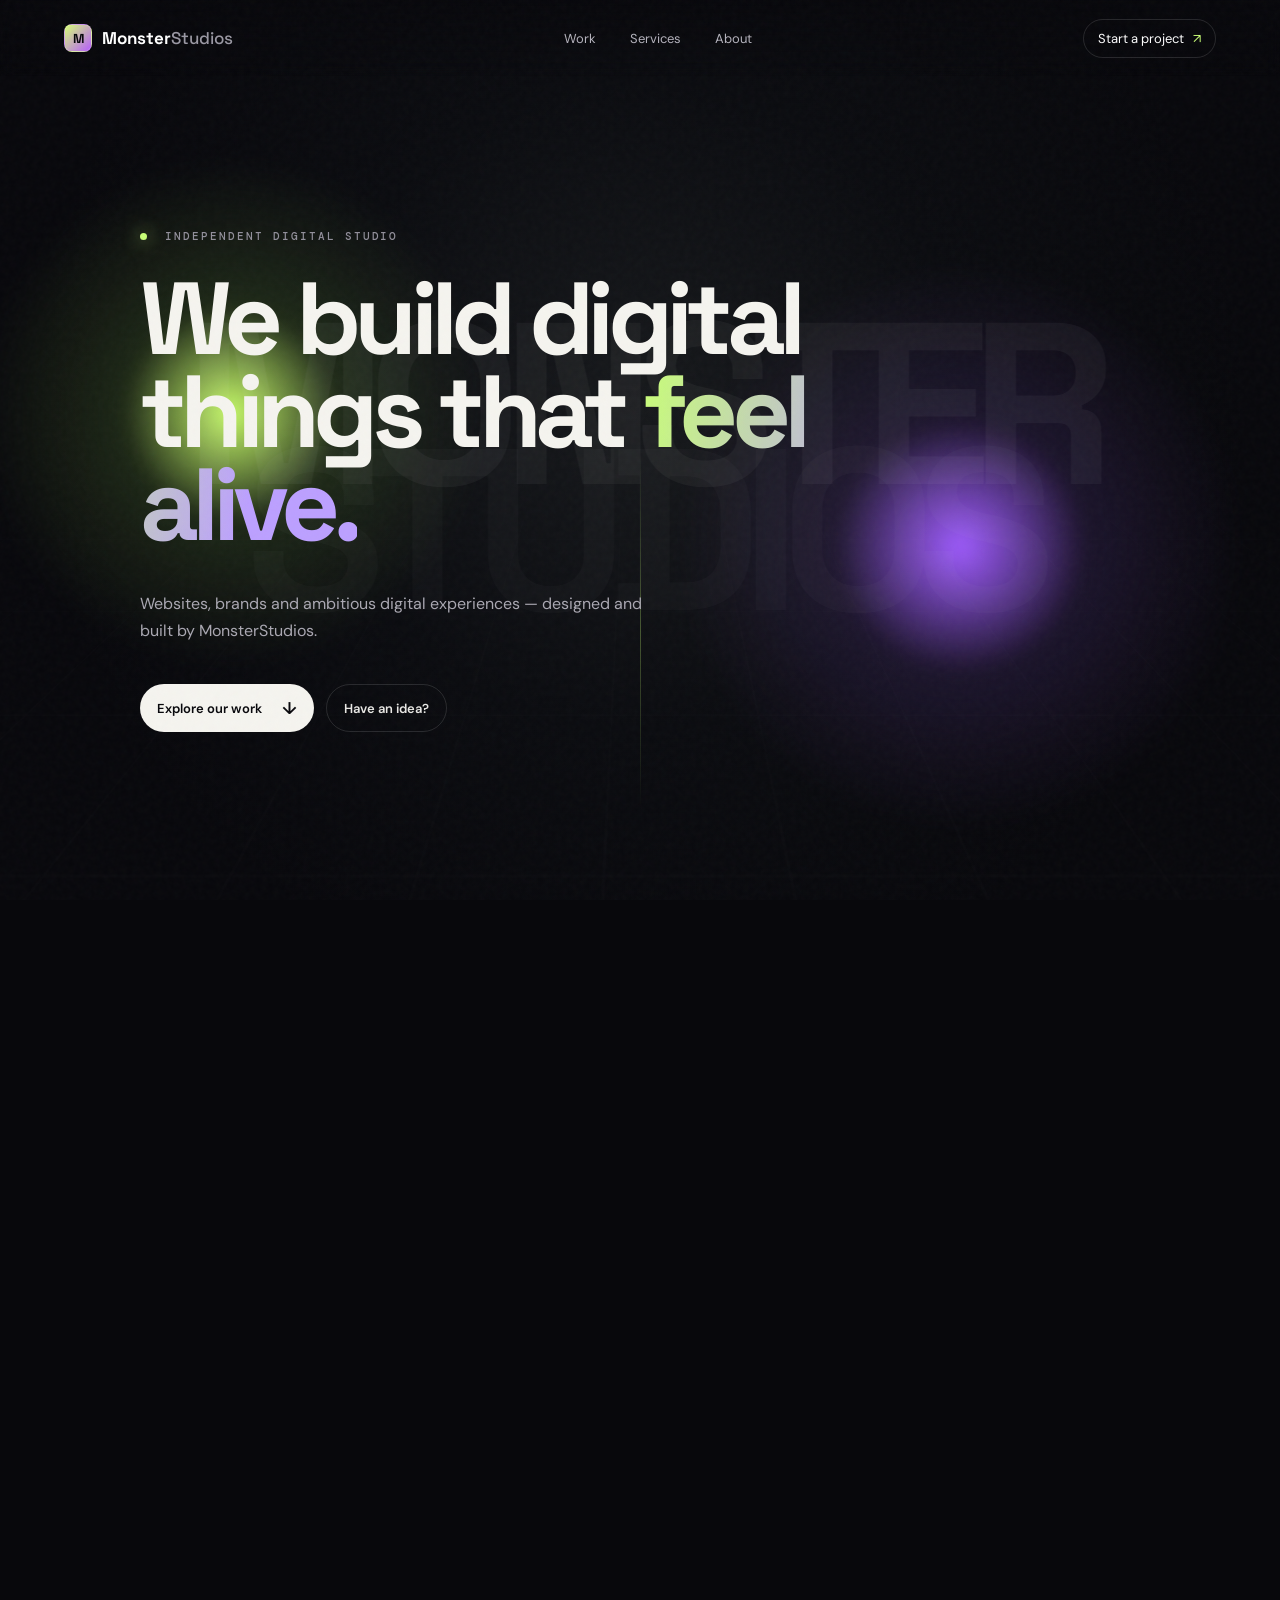
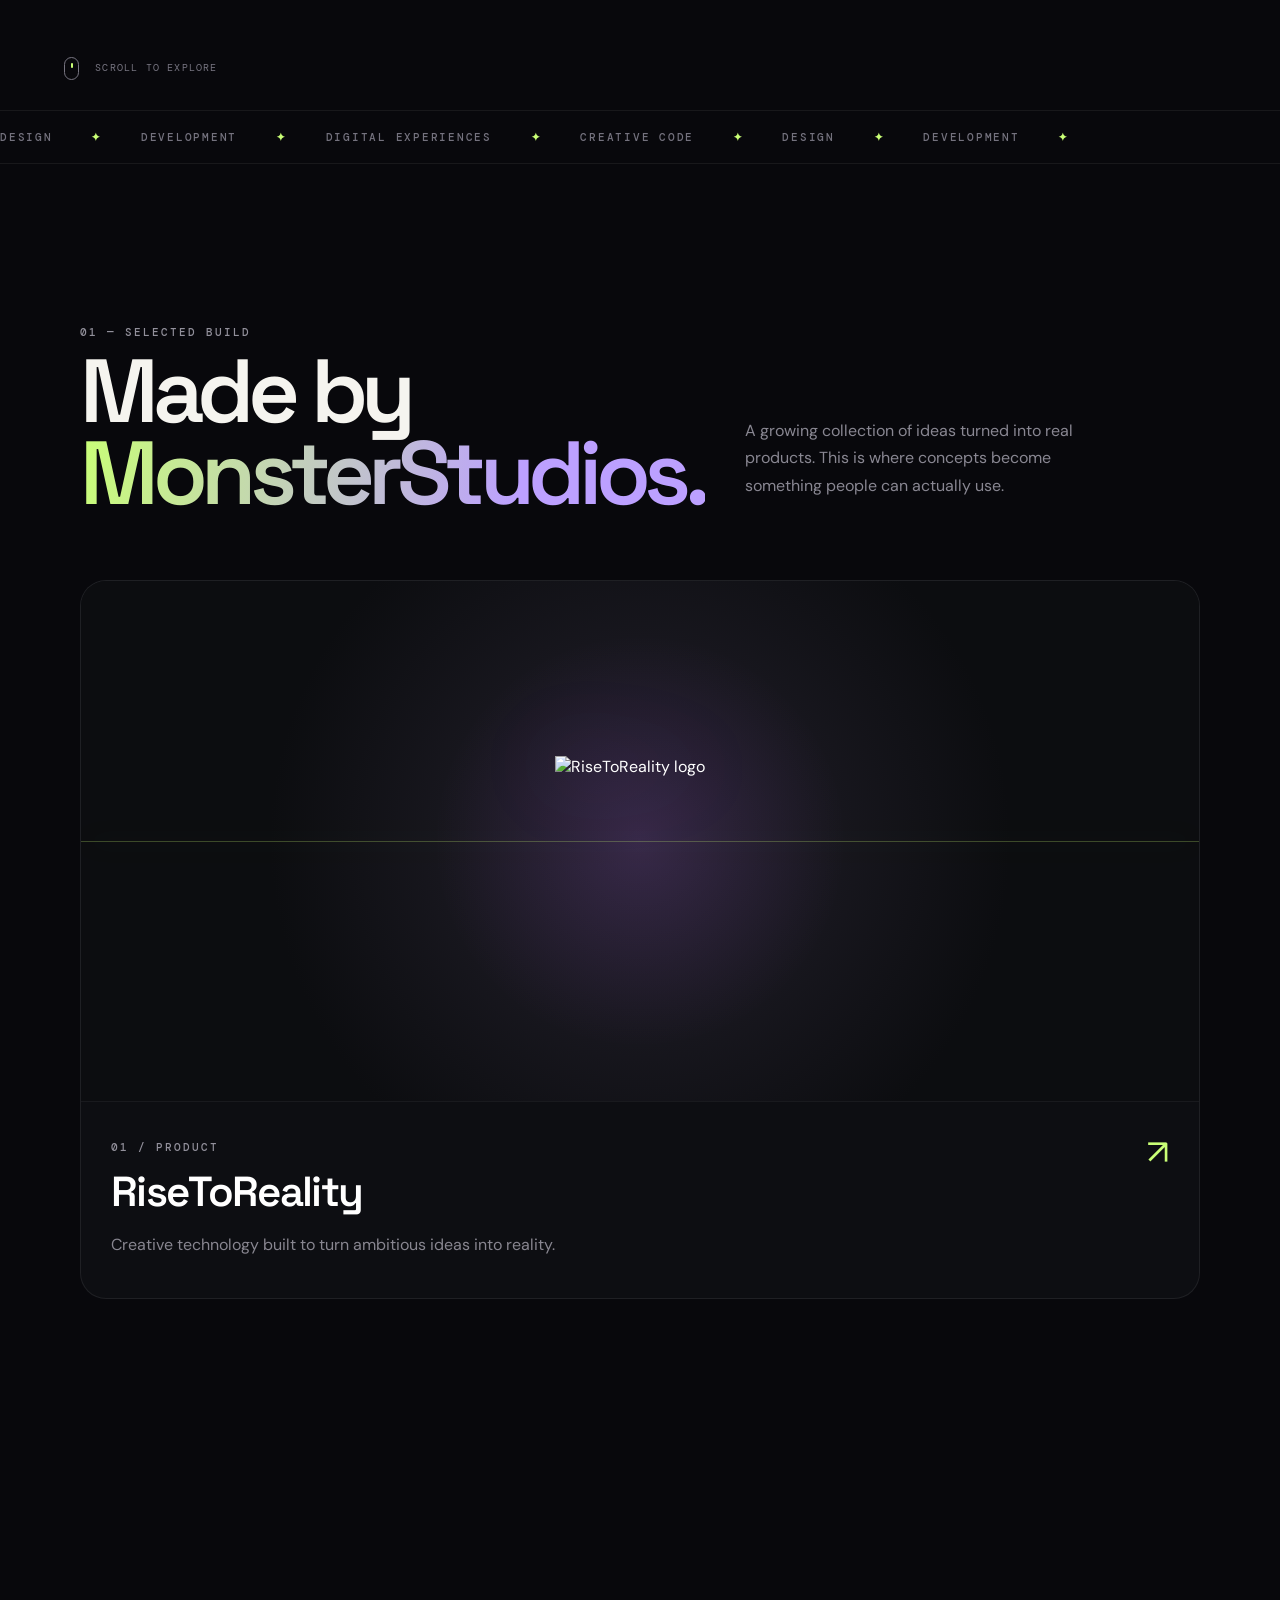
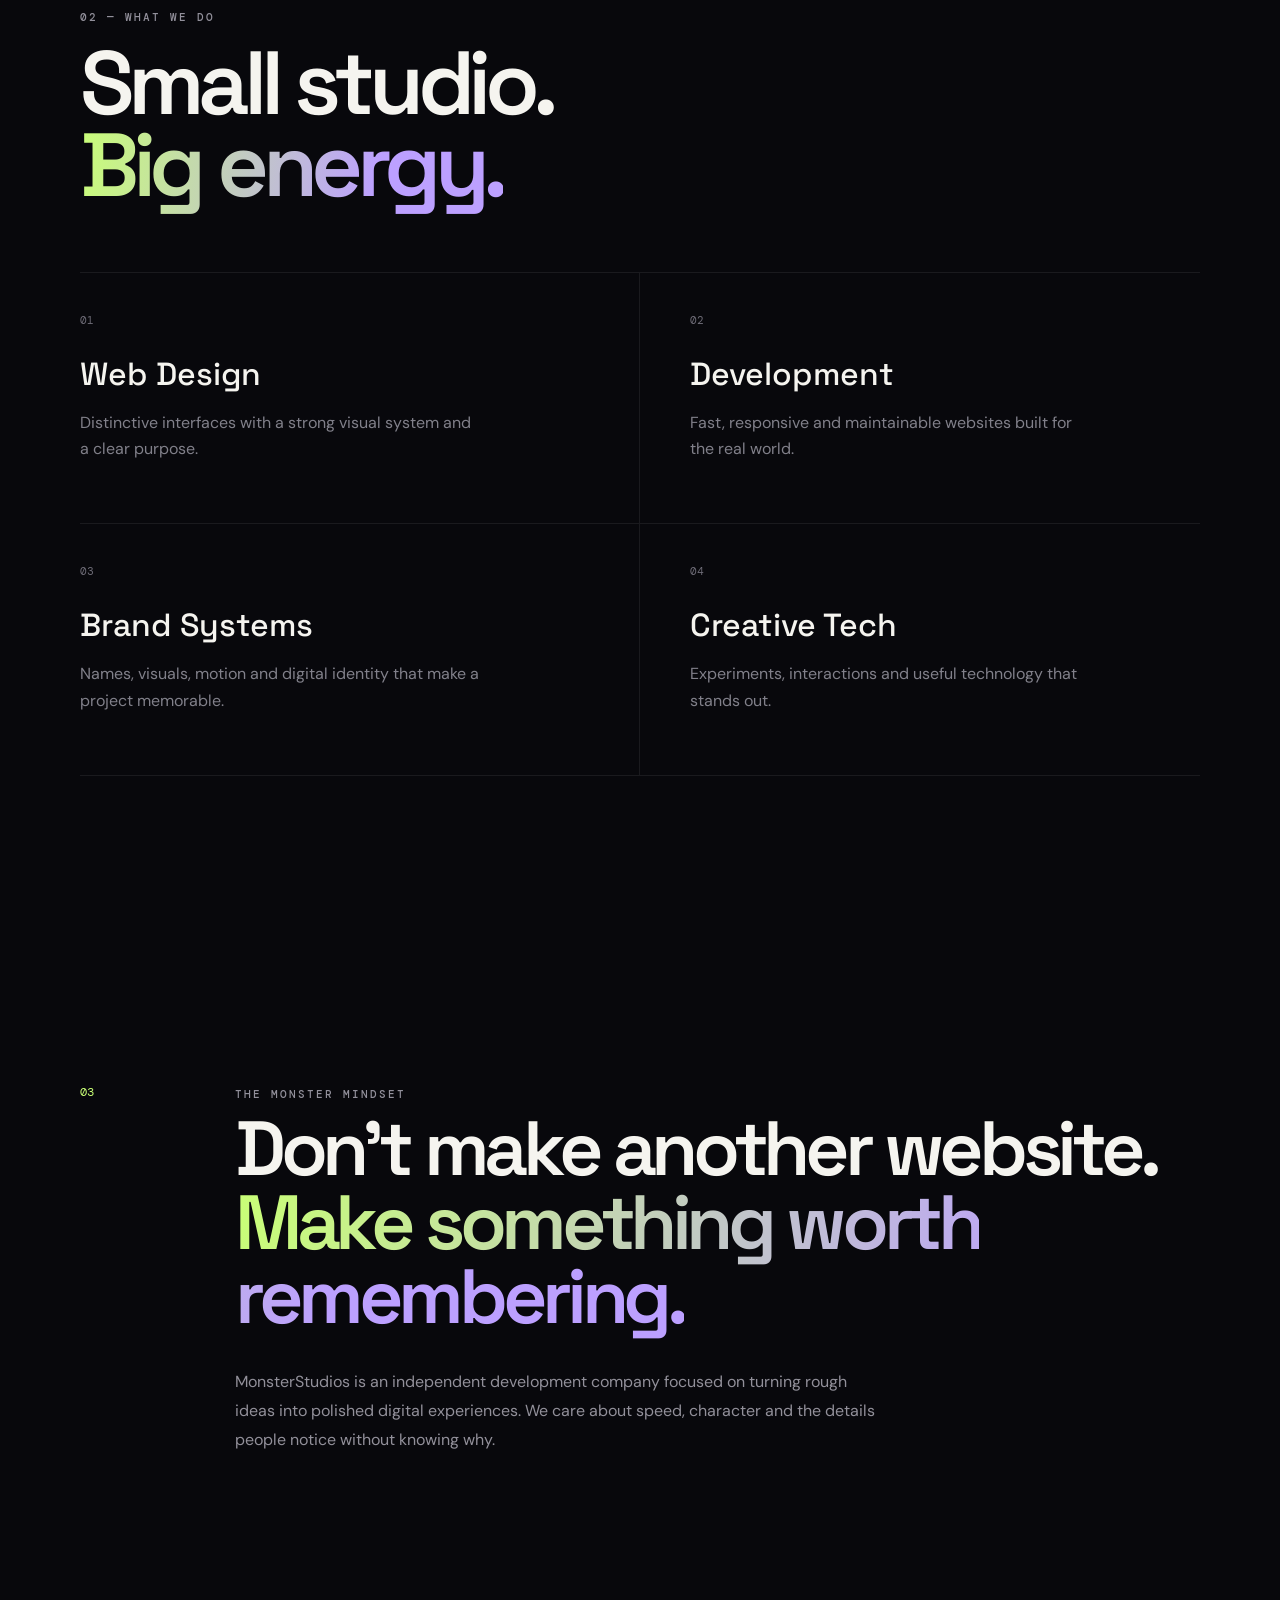
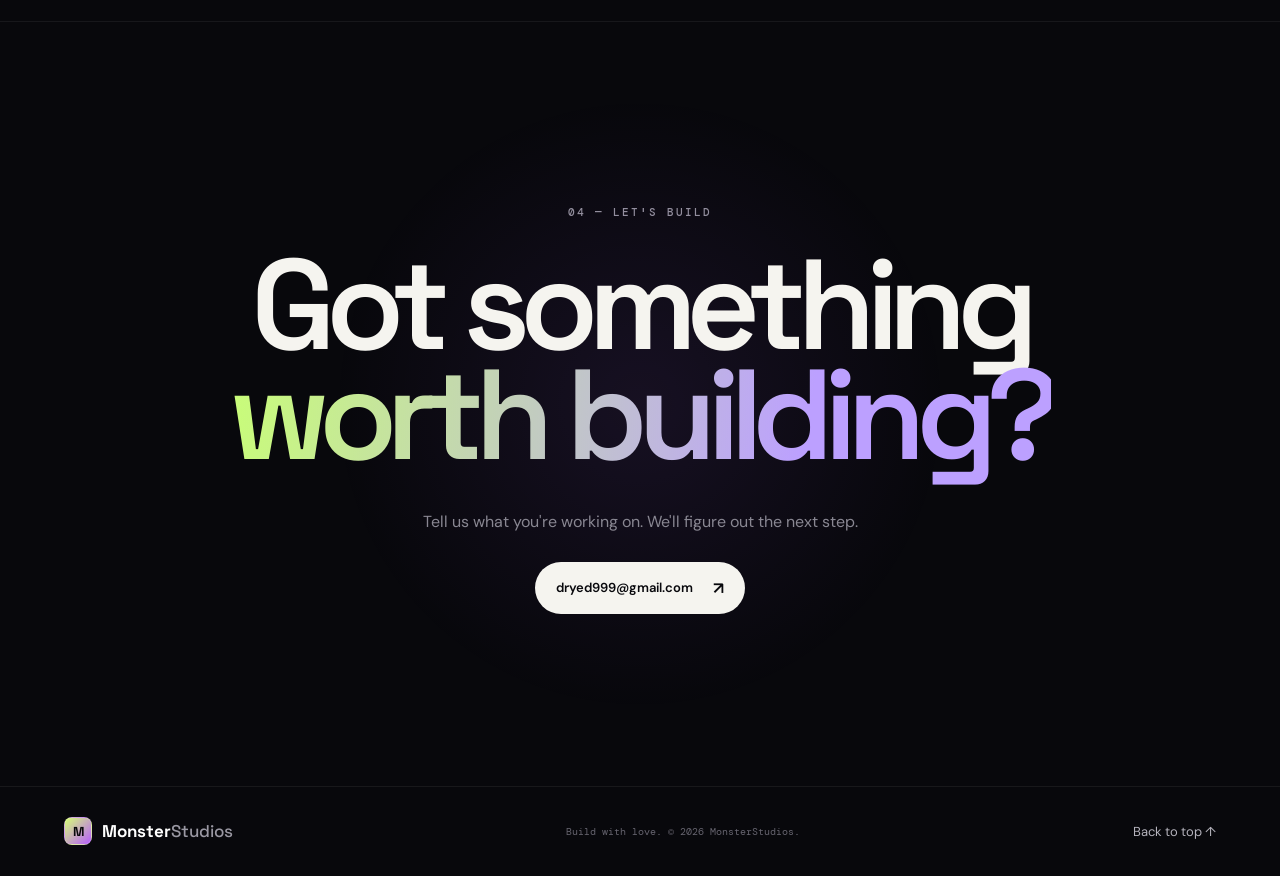
==== index.html @ 59e6057b "Create index.html" ====
<!DOCTYPE html>
<html lang="en">
<head>
  <meta charset="UTF-8">
  <meta name="viewport" content="width=device-width, initial-scale=1.0">

  <meta name="description"
        content="MonsterStudios builds bold websites, digital experiences and creative products.">

  <title>MonsterStudios</title>

  <link rel="preconnect" href="https://fonts.googleapis.com">
  <link rel="preconnect" href="https://fonts.gstatic.com" crossorigin>

  <link href="https://fonts.googleapis.com/css2?family=DM+Mono:wght@400;500&family=DM+Sans:wght@400;500;600;700&family=Space+Grotesk:wght@500;600;700&display=swap"
        rel="stylesheet">

  <link rel="stylesheet" href="style.css">
</head>

<body>

<div class="noise"></div>

<!-- NAVIGATION -->
<header class="nav">

  <a href="#top" class="brand">
    <span class="brand-mark">M</span>

    <span>
      Monster<span>Studios</span>
    </span>
  </a>

  <nav>
    <a href="#work">Work</a>
    <a href="#services">Services</a>
    <a href="#about">About</a>
  </nav>

  <a href="#contact" class="nav-cta">
    Start a project <span>↗</span>
  </a>

</header>


<main id="top">

  <!-- HERO -->
  <section class="hero">

    <div class="hero-stage">

      <div class="orb orb-a"></div>
      <div class="orb orb-b"></div>

      <div class="grid-glow"></div>

      <div class="hero-word">
        MONSTER
      </div>

      <div class="hero-word hero-word-2">
        STUDIOS
      </div>

      <div class="hero-line"></div>

    </div>


    <div class="hero-copy">

      <p class="eyebrow">
        <span></span>
        INDEPENDENT DIGITAL STUDIO
      </p>

      <h1>
        We build digital things that
        <em>feel alive.</em>
      </h1>

      <p class="lede">
        Websites, brands and ambitious digital experiences —
        designed and built by MonsterStudios.
      </p>


      <div class="hero-actions">

        <a href="#work" class="button button-primary">
          Explore our work
          <span>↓</span>
        </a>

        <a href="#contact" class="button button-ghost">
          Have an idea?
        </a>

      </div>

    </div>


    <div class="scroll-hint">

      <span class="mouse"></span>

      Scroll to explore

    </div>

  </section>


  <!-- MARQUEE -->
  <section class="marquee">

    <div>

      DESIGN
      <b>✦</b>

      DEVELOPMENT
      <b>✦</b>

      DIGITAL EXPERIENCES
      <b>✦</b>

      CREATIVE CODE
      <b>✦</b>

      DESIGN
      <b>✦</b>

      DEVELOPMENT
      <b>✦</b>

    </div>

  </section>


  <!-- WORK -->
  <section id="work" class="section work">

    <div class="section-head">

      <div>

        <p class="eyebrow">
          01 — SELECTED BUILD
        </p>

        <h2>
          Made by<br>
          <em>MonsterStudios.</em>
        </h2>

      </div>

      <p class="section-intro">

        A growing collection of ideas turned into real products.
        This is where concepts become something people can actually use.

      </p>

    </div>


    <!-- RISE TO REALITY -->

    <a
      class="project-card"
      href="risetoreality"
      target="_blank"
      rel="noopener"
    >

      <div class="project-visual">

        <div class="project-glow"></div>

        <img
          src="assets/risetoreality-logo.png"
          alt="RiseToReality logo"
        >

        <div class="project-scan"></div>

      </div>


      <div class="project-info">

        <div>

          <p class="eyebrow">
            01 / PRODUCT
          </p>

          <h3>
            RiseToReality
          </h3>

          <p>
            Creative technology built to turn ambitious ideas into reality.
          </p>

        </div>

        <span class="project-arrow">
          ↗
        </span>

      </div>

    </a>

  </section>


  <!-- SERVICES -->
  <section id="services" class="section services">

    <div class="section-head compact">

      <p class="eyebrow">
        02 — WHAT WE DO
      </p>

      <h2>
        Small studio.<br>
        <em>Big energy.</em>
      </h2>

    </div>


    <div class="service-grid">

      <article>

        <span>01</span>

        <h3>
          Web Design
        </h3>

        <p>
          Distinctive interfaces with a strong visual system
          and a clear purpose.
        </p>

      </article>


      <article>

        <span>02</span>

        <h3>
          Development
        </h3>

        <p>
          Fast, responsive and maintainable websites
          built for the real world.
        </p>

      </article>


      <article>

        <span>03</span>

        <h3>
          Brand Systems
        </h3>

        <p>
          Names, visuals, motion and digital identity
          that make a project memorable.
        </p>

      </article>


      <article>

        <span>04</span>

        <h3>
          Creative Tech
        </h3>

        <p>
          Experiments, interactions and useful technology
          that stands out.
        </p>

      </article>

    </div>

  </section>


  <!-- ABOUT -->
  <section id="about" class="section manifesto">

    <div class="manifesto-number">
      03
    </div>


    <div>

      <p class="eyebrow">
        THE MONSTER MINDSET
      </p>

      <h2>
        Don't make another website.<br>

        <em>
          Make something worth remembering.
        </em>
      </h2>

      <p>
        MonsterStudios is an independent development company
        focused on turning rough ideas into polished digital
        experiences. We care about speed, character and the
        details people notice without knowing why.
      </p>

    </div>

  </section>


  <!-- CONTACT -->
  <section id="contact" class="contact">

    <div class="contact-orb"></div>

    <p class="eyebrow">
      04 — LET'S BUILD
    </p>

    <h2>

      Got something<br>

      <em>
        worth building?
      </em>

    </h2>

    <p>
      Tell us what you're working on.
      We'll figure out the next step.
    </p>


    <!-- CHANGE THIS EMAIL -->
    <a
      class="button button-primary large"
      href="mailto:dryed999@gmail.com"
    >

      dryed999@gmail.com
       

      <span>↗</span>

    </a>

  </section>

</main>


<!-- FOOTER -->
<footer>

  <div class="brand">

    <span class="brand-mark">
      M
    </span>

    <span>
      Monster<span>Studios</span>
    </span>

  </div>


  <p>
    Build with love. © 2026 MonsterStudios.
  </p>


  <a href="#top">
    Back to top ↑
  </a>

</footer>


<script src="script.js"></script>

</body>
</html>
---- style.css ----
* {
  box-sizing: border-box;
}

html {
  scroll-behavior: smooth;
}

body {
  margin: 0;
  background: #08080c;
  color: #f5f4ef;
  font-family: "DM Sans", sans-serif;
  overflow-x: hidden;
}


/* NOISE */

.noise {
  position: fixed;
  inset: 0;
  pointer-events: none;
  opacity: .035;
  z-index: 50;

  background-image: url("data:image/svg+xml,%3Csvg viewBox='0 0 180 180' xmlns='http://www.w3.org/2000/svg'%3E%3Cfilter id='n'%3E%3CfeTurbulence type='fractalNoise' baseFrequency='.85' numOctaves='4' stitchTiles='stitch'/%3E%3C/filter%3E%3Crect width='100%25' height='100%25' filter='url(%23n)' opacity='.8'/%3E%3C/svg%3E");
}


/* NAV */

.nav {
  height: 76px;

  position: fixed;
  z-index: 40;

  top: 0;
  left: 0;
  right: 0;

  display: flex;
  align-items: center;
  justify-content: space-between;

  padding: 0 5vw;

  background: linear-gradient(
    #08080cdd,
    transparent
  );

  backdrop-filter: blur(8px);
}


.brand {
  display: flex;
  align-items: center;

  gap: 10px;

  color: white;
  text-decoration: none;

  font-family: "Space Grotesk", sans-serif;
  font-weight: 700;

  font-size: 17px;
}


.brand > span:last-child > span {
  color: #9a98a3;
  font-weight: 500;
}


.brand-mark {
  width: 28px;
  height: 28px;

  display: grid;
  place-items: center;

  border: 1px solid #ffffff35;

  border-radius: 8px;

  font-size: 13px;

  background:
    linear-gradient(
      135deg,
      #d7ff75,
      #b65cff
    );

  color: #09090d;
}


.nav nav {
  display: flex;
  gap: 34px;
}


.nav nav a,
.nav-cta,
footer a {
  color: #b5b3bd;
  text-decoration: none;
  font-size: 13px;
}


.nav nav a:hover,
footer a:hover {
  color: white;
}


.nav-cta {
  border: 1px solid #ffffff20;

  padding: 10px 14px;

  border-radius: 999px;

  color: white;
}


.nav-cta span {
  color: #c9ff76;
  margin-left: 6px;
}


/* HERO */

.hero {
  height: 190vh;
  position: relative;
}


.hero-stage {
  position: sticky;
  top: 0;

  height: 100vh;

  overflow: hidden;

  background:
    radial-gradient(
      circle at 50% 45%,
      #17191c 0,
      #0b0c10 40%,
      #08080c 75%
    );
}


.grid-glow {
  position: absolute;
  inset: -20%;

  background-image:
    linear-gradient(
      #ffffff08 1px,
      transparent 1px
    ),
    linear-gradient(
      90deg,
      #ffffff08 1px,
      transparent 1px
    );

  background-size: 80px 80px;

  transform:
    perspective(600px)
    rotateX(62deg)
    translateY(30%);

  mask-image:
    linear-gradient(
      to top,
      black,
      transparent 75%
    );

  opacity: .55;
}


/* ORBS */

.orb {
  position: absolute;

  border-radius: 50%;

  filter: blur(8px);

  mix-blend-mode: screen;
}


.orb-a {
  width: 42vw;
  height: 42vw;

  left: 7%;
  top: 16%;

  background:
    radial-gradient(
      circle,
      #c8ff62 0,
      rgba(170,255,75,.12) 28%,
      transparent 67%
    );
}


.orb-b {
  width: 46vw;
  height: 46vw;

  right: 2%;
  top: 28%;

  background:
    radial-gradient(
      circle,
      #9b54ff 0,
      rgba(155,84,255,.12) 30%,
      transparent 68%
    );
}


/* GIANT BACKGROUND TEXT */

.hero-word {
  position: absolute;

  left: 50%;
  top: 45%;

  transform:
    translate(-50%, -50%);

  font-family: "Space Grotesk", sans-serif;

  font-size:
    clamp(
      80px,
      18vw,
      290px
    );

  font-weight: 700;

  letter-spacing: -.09em;

  line-height: .7;

  color: white;

  opacity: .045;

  white-space: nowrap;

  will-change: transform;
}


.hero-word-2 {
  top: 59%;
  opacity: .025;
}


.hero-line {
  position: absolute;

  left: 50%;
  top: 50%;

  height: 40vh;

  width: 1px;

  background:
    linear-gradient(
      transparent,
      #c9ff76,
      transparent
    );

  opacity: .3;
}


/* HERO CONTENT */

.hero-copy {
  position: absolute;

  z-index: 5;

  top: 0;
  left: 50%;

  transform:
    translateX(-50%);

  width:
    min(
      1000px,
      90vw
    );

  height: 100vh;

  display: flex;

  justify-content: center;

  flex-direction: column;

  align-items: flex-start;

  padding-top: 50px;
}


.eyebrow {
  font:
    500 11px
    "DM Mono",
    monospace;

  letter-spacing: .18em;

  color: #92909b;

  text-transform: uppercase;
}


.eyebrow span {
  display: inline-block;

  width: 7px;
  height: 7px;

  border-radius: 50%;

  background: #c9ff76;

  box-shadow:
    0 0 18px #c9ff76;

  margin-right: 9px;
}


.hero h1 {
  font-family: "Space Grotesk", sans-serif;

  font-size:
    clamp(
      50px,
      8vw,
      108px
    );

  letter-spacing: -.065em;

  line-height: .91;

  max-width: 900px;

  margin: 18px 0 24px;
}


.hero h1 em,
h2 em {
  font-style: normal;

  background:
    linear-gradient(
      100deg,
      #c9ff76,
      #bca0ff 70%
    );

  -webkit-background-clip: text;
  background-clip: text;

  color: transparent;
}


.lede {
  max-width: 520px;

  color: #aaa8b2;

  line-height: 1.65;

  font-size: 16px;
}


.hero-actions {
  display: flex;

  gap: 12px;

  margin-top: 24px;
}


/* BUTTONS */

.button {
  display: inline-flex;

  align-items: center;

  gap: 20px;

  padding: 13px 17px;

  border-radius: 999px;

  text-decoration: none;

  font-size: 13px;

  font-weight: 600;

  transition: .25s ease;
}


.button-primary {
  background: #f5f4ef;
  color: #08080c;
}


.button-primary:hover {
  transform: translateY(-2px);
}


.button-ghost {
  border: 1px solid #ffffff20;
  color: #e9e8e5;
}


.button span {
  font-size: 17px;
}


/* SCROLL HINT */

.scroll-hint {
  position: absolute;

  z-index: 5;

  bottom: 30px;
  left: 5vw;

  color: #777581;

  font:
    10px
    "DM Mono",
    monospace;

  text-transform: uppercase;

  letter-spacing: .12em;
}


.mouse {
  display: inline-block;

  width: 15px;
  height: 23px;

  border:
    1px solid #777581;

  border-radius: 10px;

  vertical-align: middle;

  margin-right: 9px;

  position: relative;
}


.mouse:after {
  content: "";

  position: absolute;

  left: 6px;
  top: 5px;

  width: 2px;
  height: 5px;

  background: #c9ff76;

  border-radius: 2px;
}


/* MARQUEE */

.marquee {
  overflow: hidden;

  border-top:
    1px solid #ffffff10;

  border-bottom:
    1px solid #ffffff10;

  padding: 19px 0;

  color: #74727e;

  white-space: nowrap;

  font:
    500 11px
    "DM Mono",
    monospace;

  letter-spacing: .16em;
}


.marquee div {
  display: inline-block;

  animation:
    marquee
    24s
    linear
    infinite;
}


.marquee b {
  color: #c9ff76;

  margin: 0 30px;
}


@keyframes marquee {

  to {
    transform:
      translateX(-50%);
  }

}


/* SECTIONS */

.section {
  width:
    min(
      1120px,
      90vw
    );

  margin: 0 auto;

  padding: 150px 0;
}


.section-head {
  display: grid;

  grid-template-columns:
    1.1fr .9fr;

  gap: 40px;

  align-items: end;

  margin-bottom: 65px;
}


.section-head h2 {
  font:
    600
    clamp(50px,7vw,92px)
    "Space Grotesk";

  letter-spacing: -.07em;

  line-height: .92;

  margin: 0;
}


.section-intro {
  color: #898792;

  line-height: 1.7;

  max-width: 380px;
}


/* PROJECT */

.project-card {
  display: block;

  text-decoration: none;

  color: white;

  border:
    1px solid #ffffff13;

  border-radius: 26px;

  overflow: hidden;

  background: #0d0e12;

  transition: .4s;
}


.project-card:hover {
  transform: translateY(-6px);

  border-color:
    #ffffff30;
}


.project-visual {
  height: 520px;

  position: relative;

  display: grid;

  place-items: center;

  overflow: hidden;

  background:
    radial-gradient(
      circle at 50% 50%,
      #24212d,
      #0c0d10 60%
    );
}


.project-visual:before {
  content: "";

  position: absolute;

  inset: 0;

  background:
    linear-gradient(
      120deg,
      transparent 35%,
      #c9ff7610,
      transparent 65%
    );

  transform:
    translateX(-100%);

  transition: 1s;
}


.project-card:hover
.project-visual:before {
  transform:
    translateX(100%);
}


.project-visual img {
  width: 170px;
  height: 170px;

  position: relative;

  z-index: 2;

  filter:
    drop-shadow(
      0 0 45px
      #b65cff55
    );
}


.project-glow {
  position: absolute;

  width: 430px;
  height: 430px;

  border-radius: 50%;

  background:
    radial-gradient(
      circle,
      #b65cff22,
      transparent 68%
    );
}


.project-scan {
  position: absolute;

  left: 0;
  right: 0;

  top: 50%;

  height: 1px;

  background: #c9ff7640;

  box-shadow:
    0 0 30px #c9ff7655;
}


.project-info {
  display: flex;

  justify-content: space-between;

  gap: 30px;

  padding: 27px 30px;

  border-top:
    1px solid #ffffff0d;
}


.project-info h3 {
  font:
    600 42px
    "Space Grotesk";

  letter-spacing: -.04em;

  margin: 8px 0;
}


.project-info p:not(.eyebrow) {
  color: #888690;

  max-width: 520px;
}


.project-arrow {
  font-size: 35px;

  color: #c9ff76;
}


/* SERVICES */

.compact {
  display: block;
}


.compact h2 {
  margin-top: 18px;
}


.service-grid {
  display: grid;

  grid-template-columns:
    repeat(2,1fr);

  border-top:
    1px solid #ffffff13;
}


.service-grid article {
  padding:
    35px 30px 45px 0;

  border-bottom:
    1px solid #ffffff13;
}


.service-grid article:nth-child(odd) {
  border-right:
    1px solid #ffffff13;

  padding-right: 50px;
}


.service-grid article:nth-child(even) {
  padding-left: 50px;
}


.service-grid span {
  font:
    11px
    "DM Mono";

  color: #6e6c77;
}


.service-grid h3 {
  font:
    500 32px
    "Space Grotesk";

  margin: 25px 0 10px;
}


.service-grid p {
  color: #81808a;

  max-width: 400px;

  line-height: 1.65;
}


/* MANIFESTO */

.manifesto {
  display: grid;

  grid-template-columns:
    120px 1fr;

  gap: 35px;
}


.manifesto-number {
  font:
    12px
    "DM Mono";

  color: #c9ff76;

  padding-top: 8px;
}


.manifesto h2 {
  font:
    600
    clamp(45px,6vw,78px)
    "Space Grotesk";

  letter-spacing: -.07em;

  line-height: .96;

  margin:
    0 0 35px;
}


.manifesto p:last-child {
  max-width: 650px;

  color: #92909a;

  line-height: 1.8;
}


/* CONTACT */

.contact {
  position: relative;

  min-height: 85vh;

  display: flex;

  flex-direction: column;

  justify-content: center;

  align-items: center;

  text-align: center;

  overflow: hidden;

  border-top:
    1px solid #ffffff10;
}


.contact-orb {
  position: absolute;

  width: 700px;
  height: 700px;

  background:
    radial-gradient(
      circle,
      #a962ff18,
      transparent 62%
    );

  pointer-events: none;
}


.contact h2 {
  font:
    600
    clamp(60px,10vw,135px)
    "Space Grotesk";

  letter-spacing: -.08em;

  line-height: .86;

  margin:
    20px 0 25px;

  position: relative;
}


.contact > p:not(.eyebrow) {
  color: #898792;

  position: relative;

  margin-bottom: 30px;
}


.large {
  padding:
    15px 21px;

  position: relative;
}


/* FOOTER */

footer {
  padding: 28px 5vw;

  border-top:
    1px solid #ffffff10;

  display: flex;

  align-items: center;

  justify-content: space-between;

  gap: 20px;
}


footer p {
  color: #66646f;

  font:
    10px
    "DM Mono";
}


/* MOBILE */

@media (max-width: 750px) {

  .nav {
    padding: 0 20px;
  }


  .nav nav {
    display: none;
  }


  .nav-cta {
    font-size: 11px;
  }


  .hero {
    height: 165vh;
  }


  .hero-copy {
    width: calc(100% - 40px);

    padding-top: 30px;
  }


  .hero h1 {
    font-size: 52px;
  }


  .hero-stage {
    height: 100svh;
  }


  .section {
    padding: 100px 0;
  }


  .section-head {
    display: block;
  }


  .section-intro {
    margin-top: 30px;
  }


  .project-visual {
    height: 330px;
  }


  .service-grid {
    grid-template-columns: 1fr;
  }


  .service-grid article:nth-child(odd),
  .service-grid article:nth-child(even) {

    border-right: 0;

    padding:
      30px 0;

  }


  .manifesto {
    grid-template-columns: 1fr;

    gap: 20px;
  }


  .contact {
    min-height: 75vh;

    padding: 30px;
  }


  .contact h2 {
    font-size: 60px;
  }


  footer {
    flex-wrap: wrap;
  }


  .scroll-hint {
    display: none;
  }

}
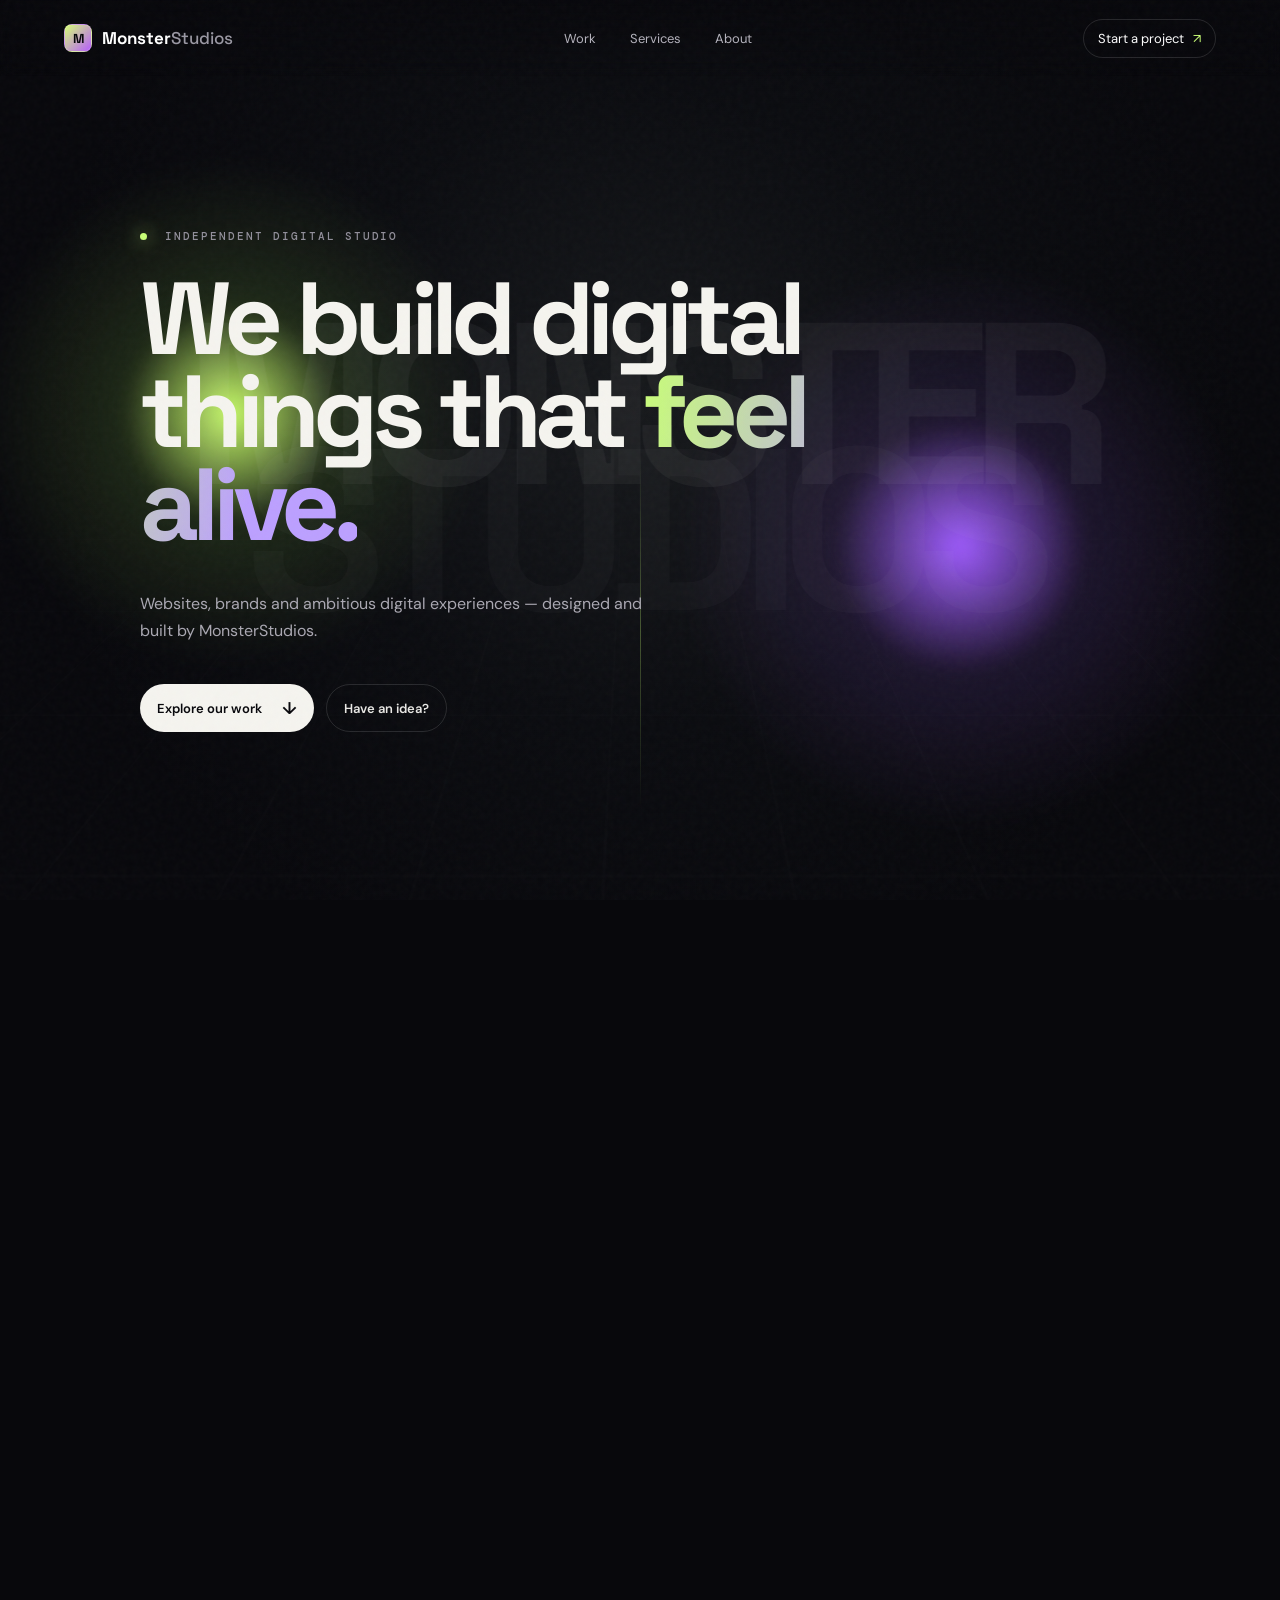
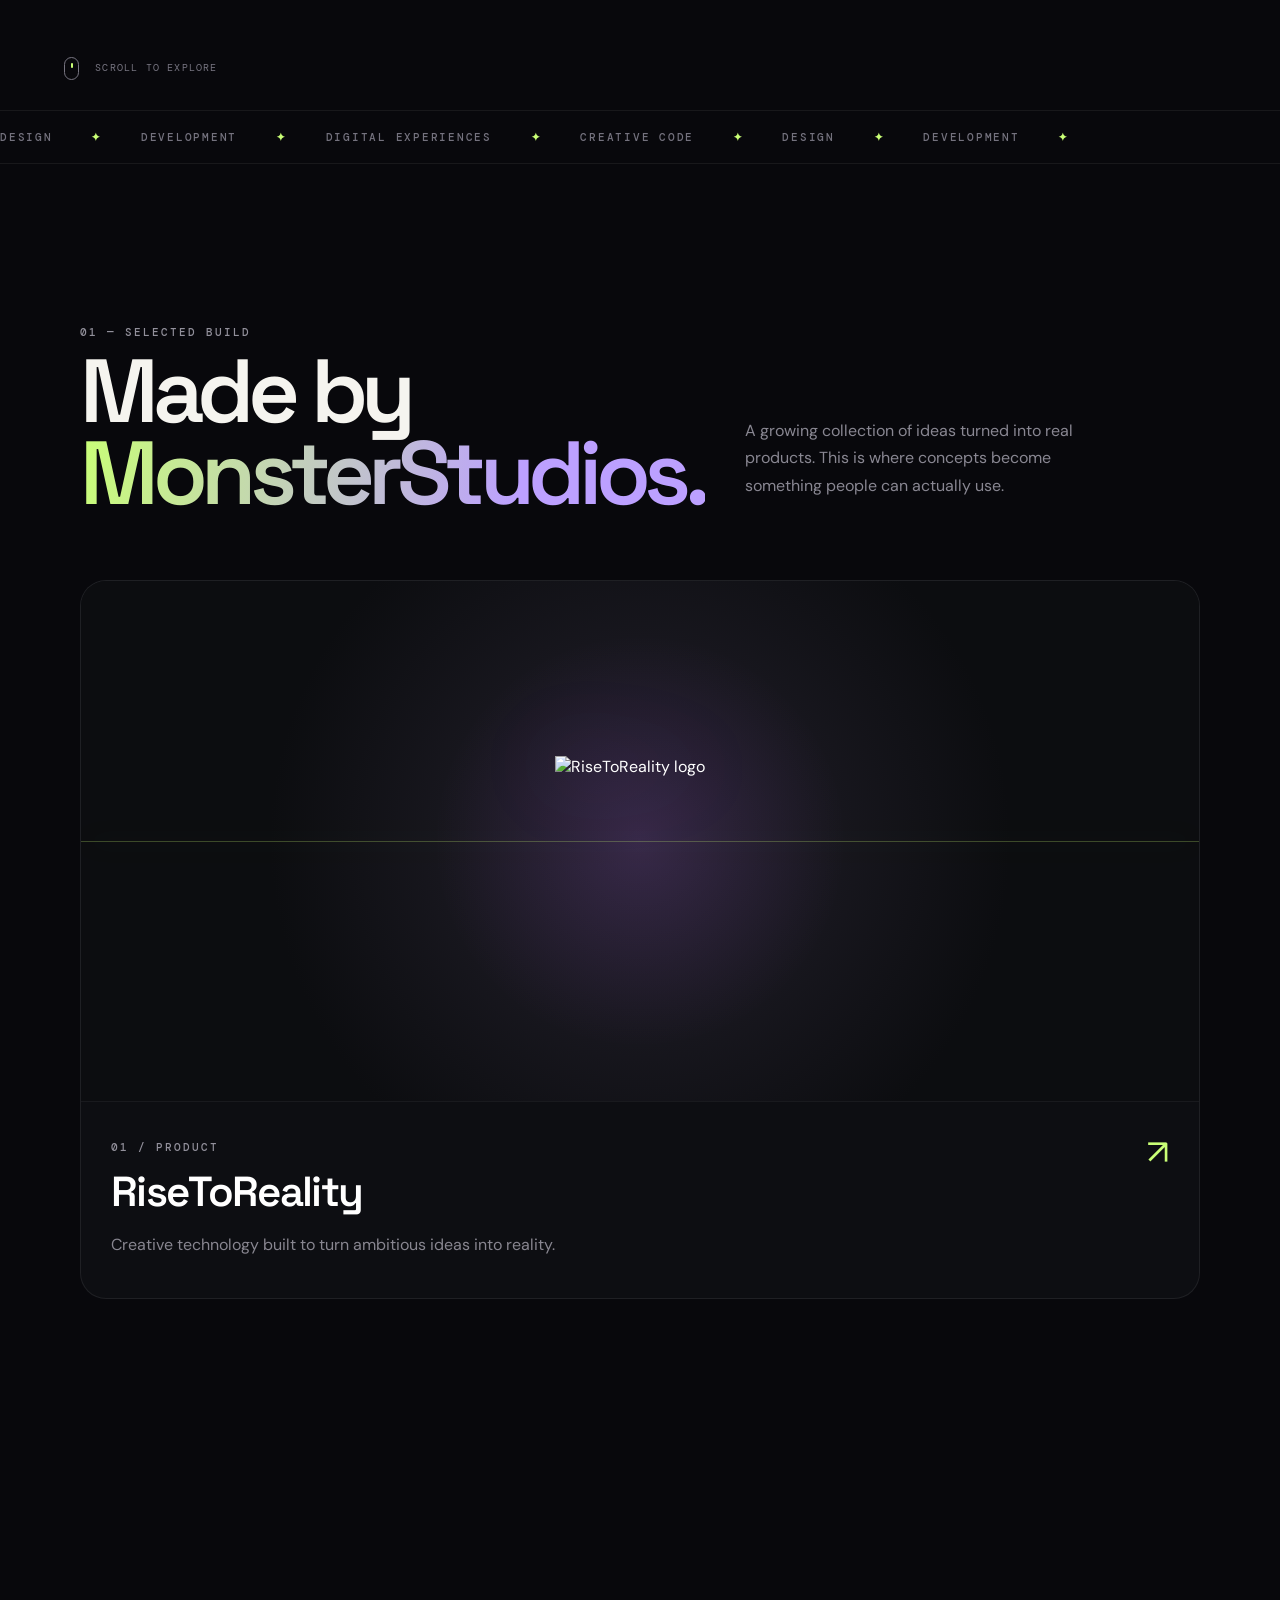
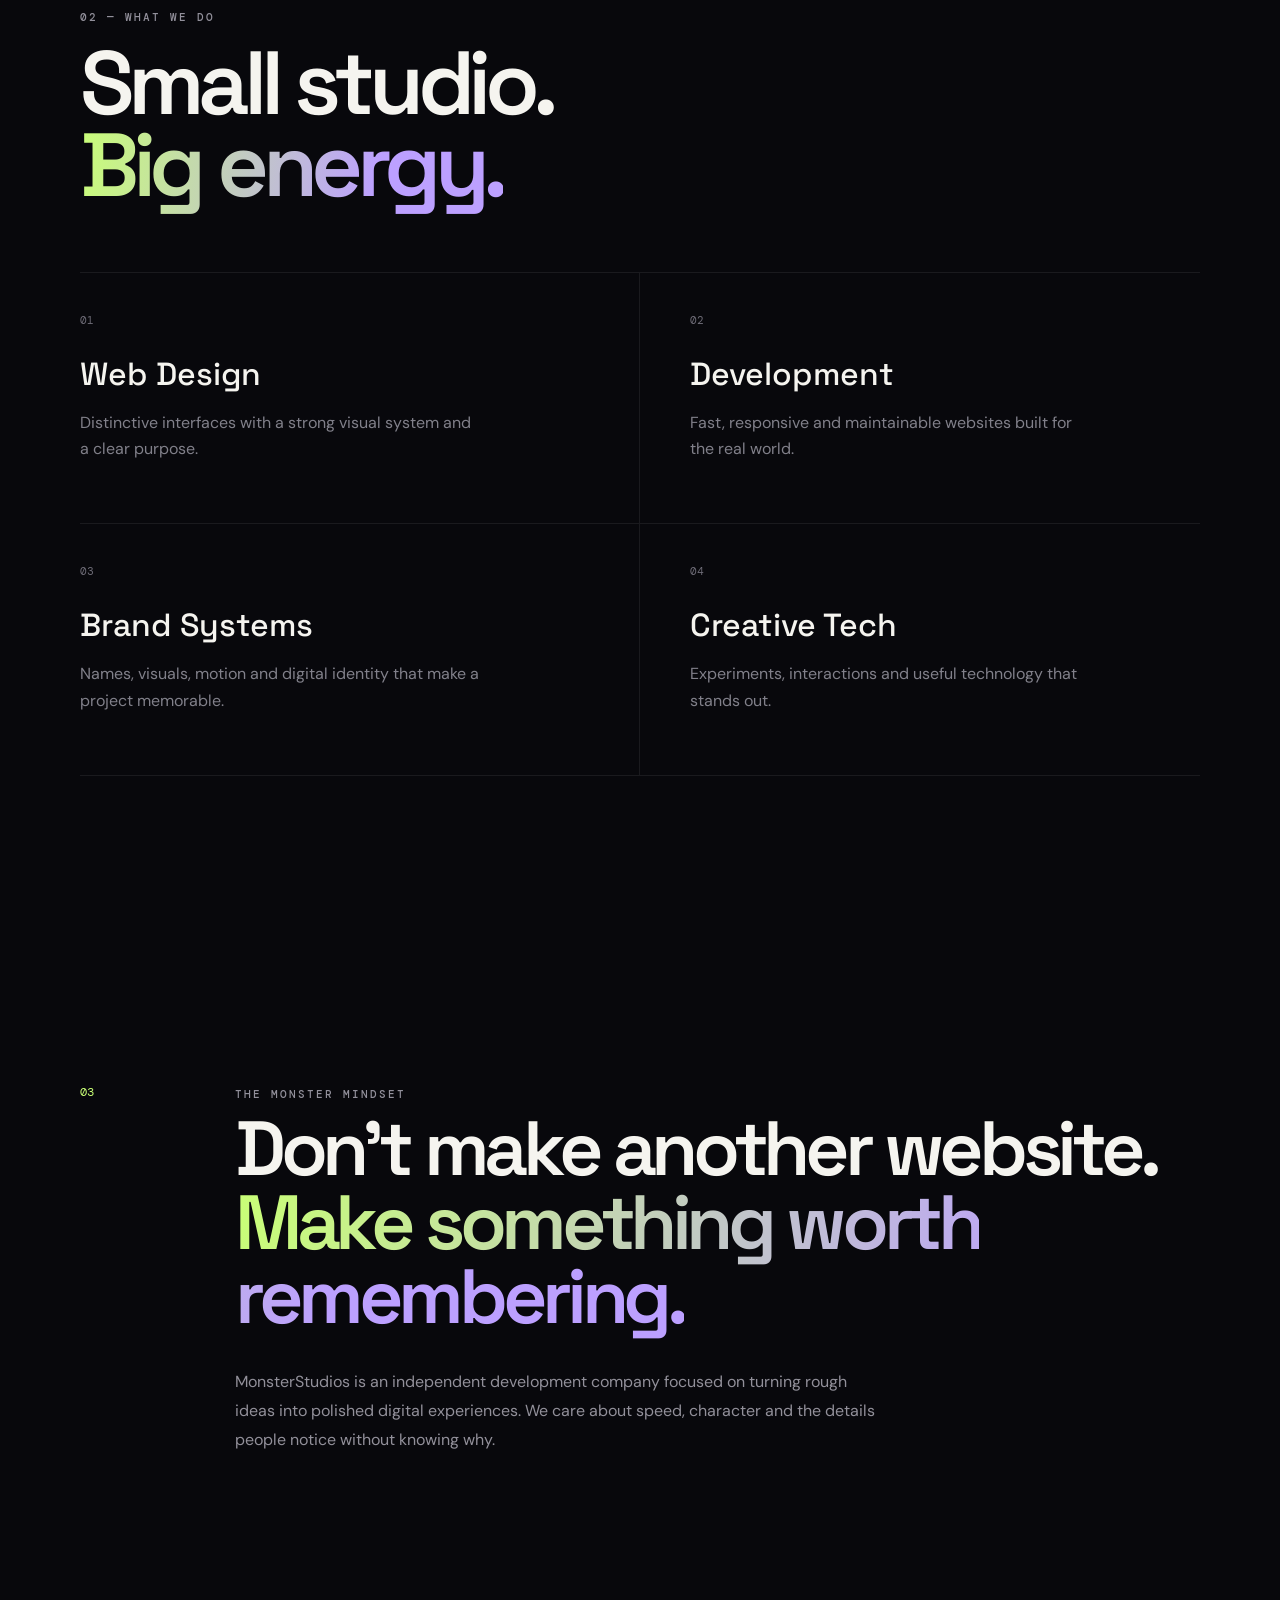
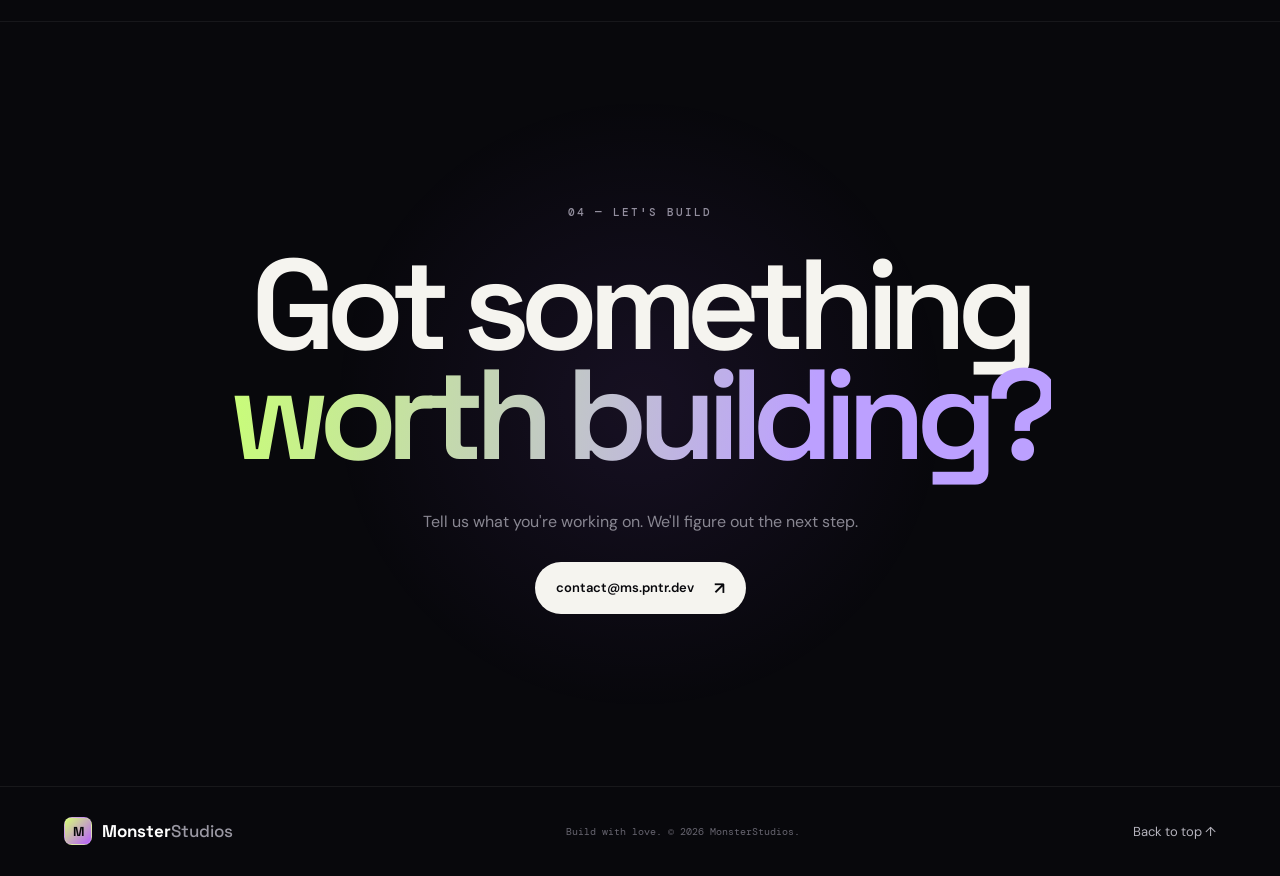
==== commit d9256bb8: "Update index.html" ====
--- a/index.html
+++ b/index.html
@@ -7,7 +7,7 @@
   <meta name="description"
         content="MonsterStudios builds bold websites, digital experiences and creative products.">
 
-  <title>MonsterStudios</title>
+  <title>Monster Studios </title>
 
   <link rel="preconnect" href="https://fonts.googleapis.com">
   <link rel="preconnect" href="https://fonts.gstatic.com" crossorigin>
@@ -373,10 +373,10 @@
     <!-- CHANGE THIS EMAIL -->
     <a
       class="button button-primary large"
-      href="mailto:dryed999@gmail.com"
+      href="mailto:contact@ms.pntr.dev"
     >
 
-      dryed999@gmail.com
+      contact@ms.pntr.dev
        
 
       <span>↗</span>
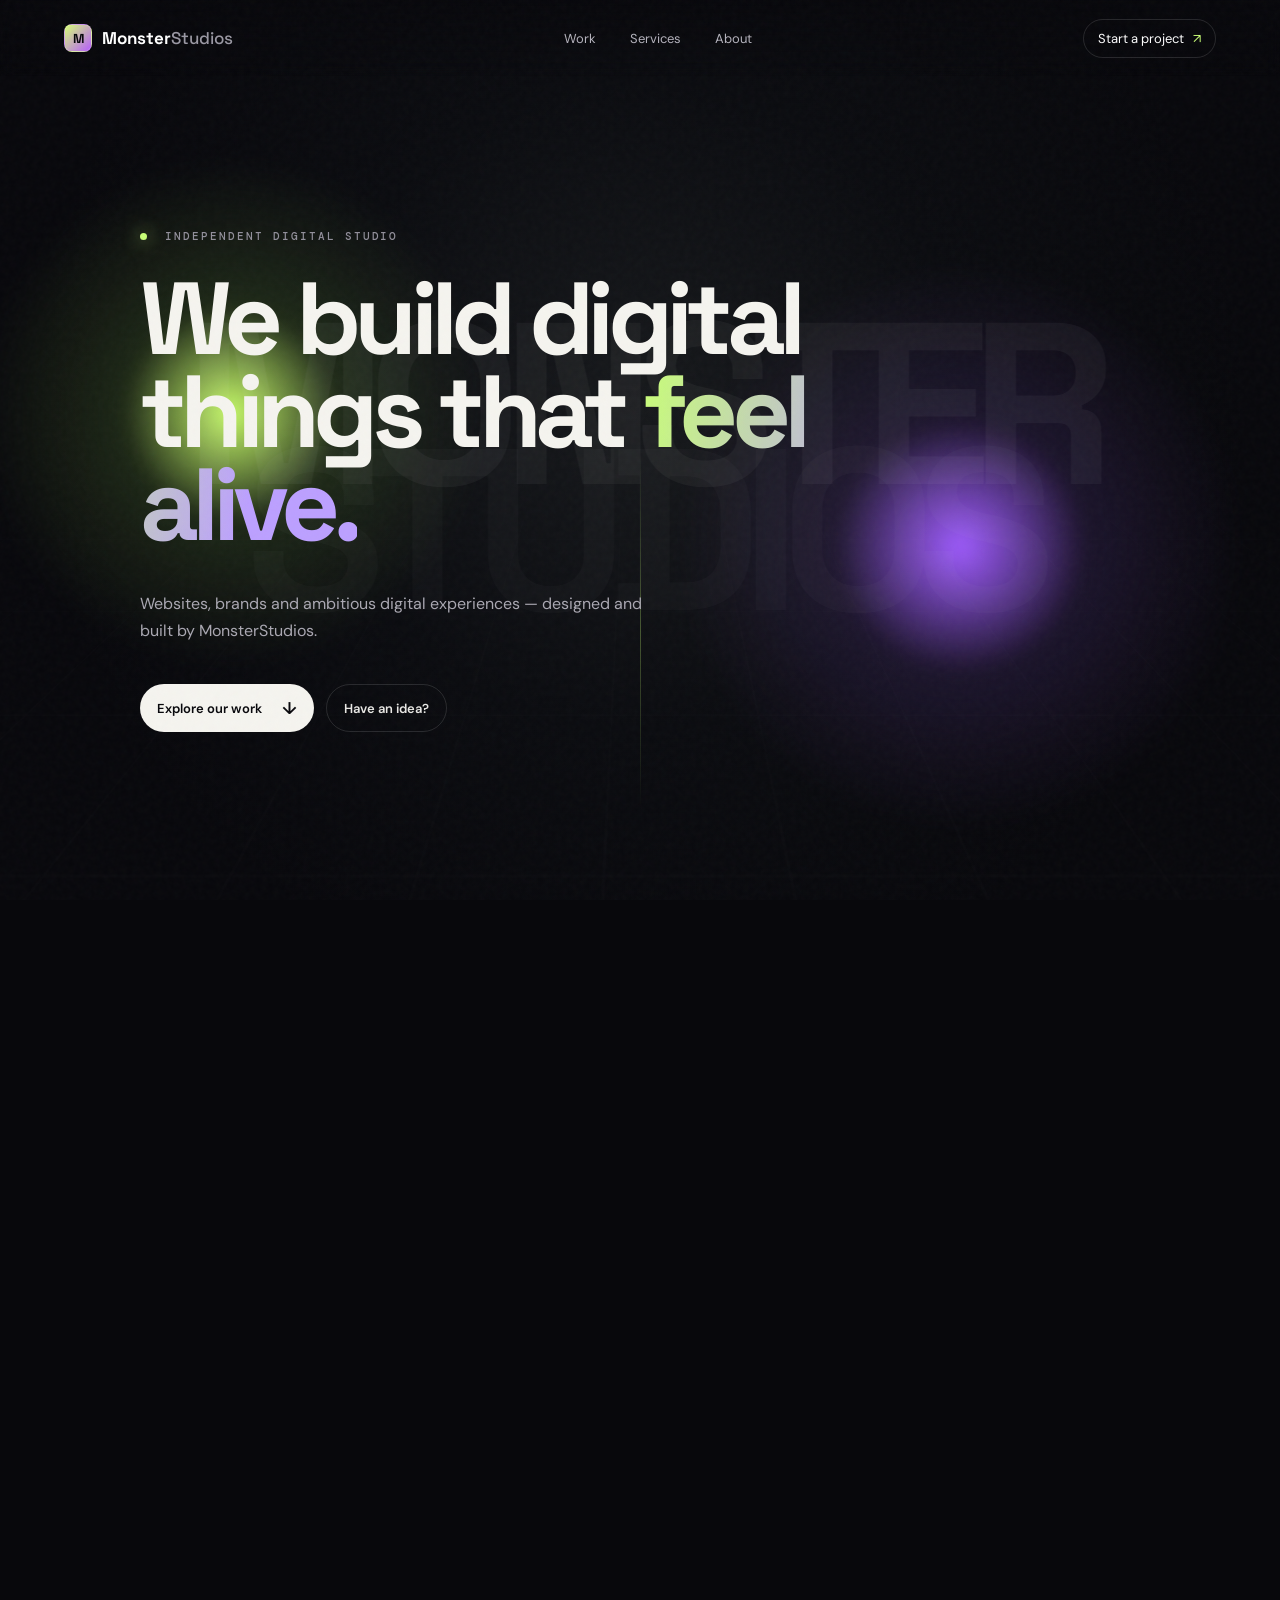
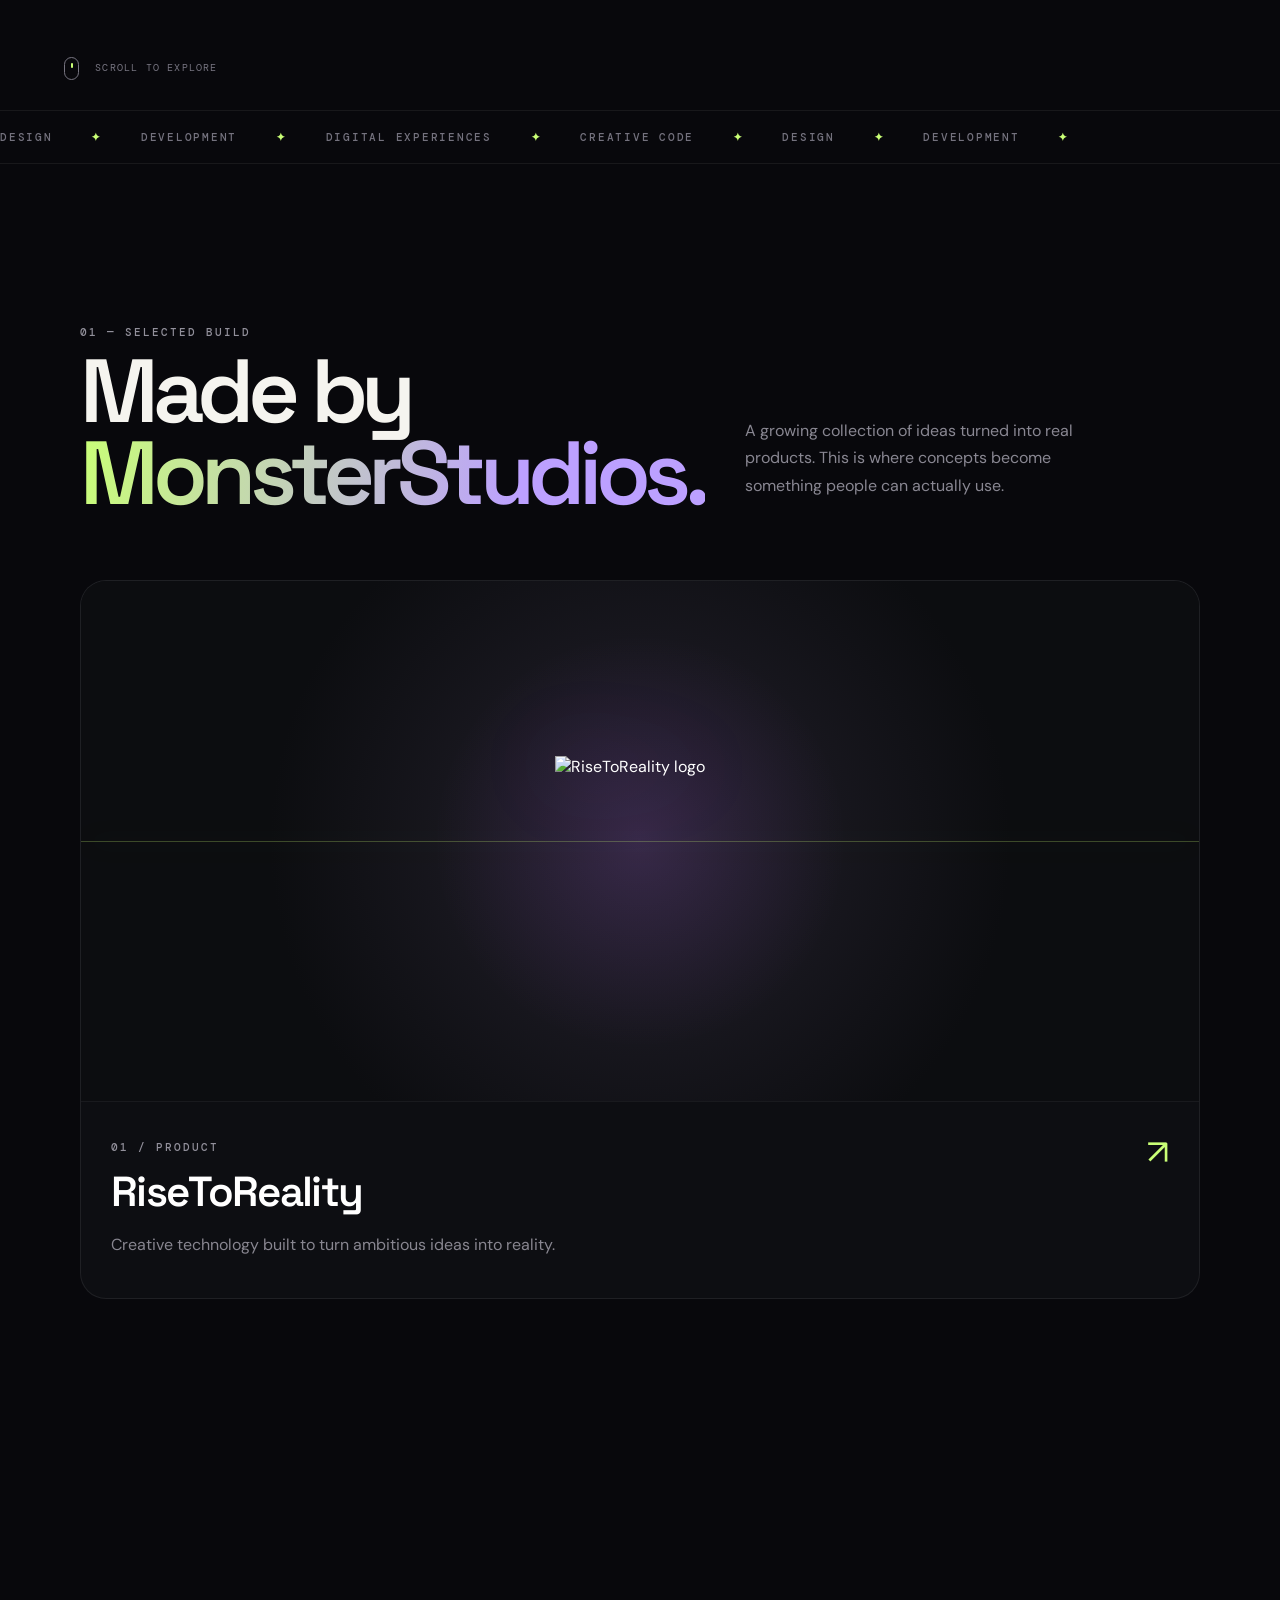
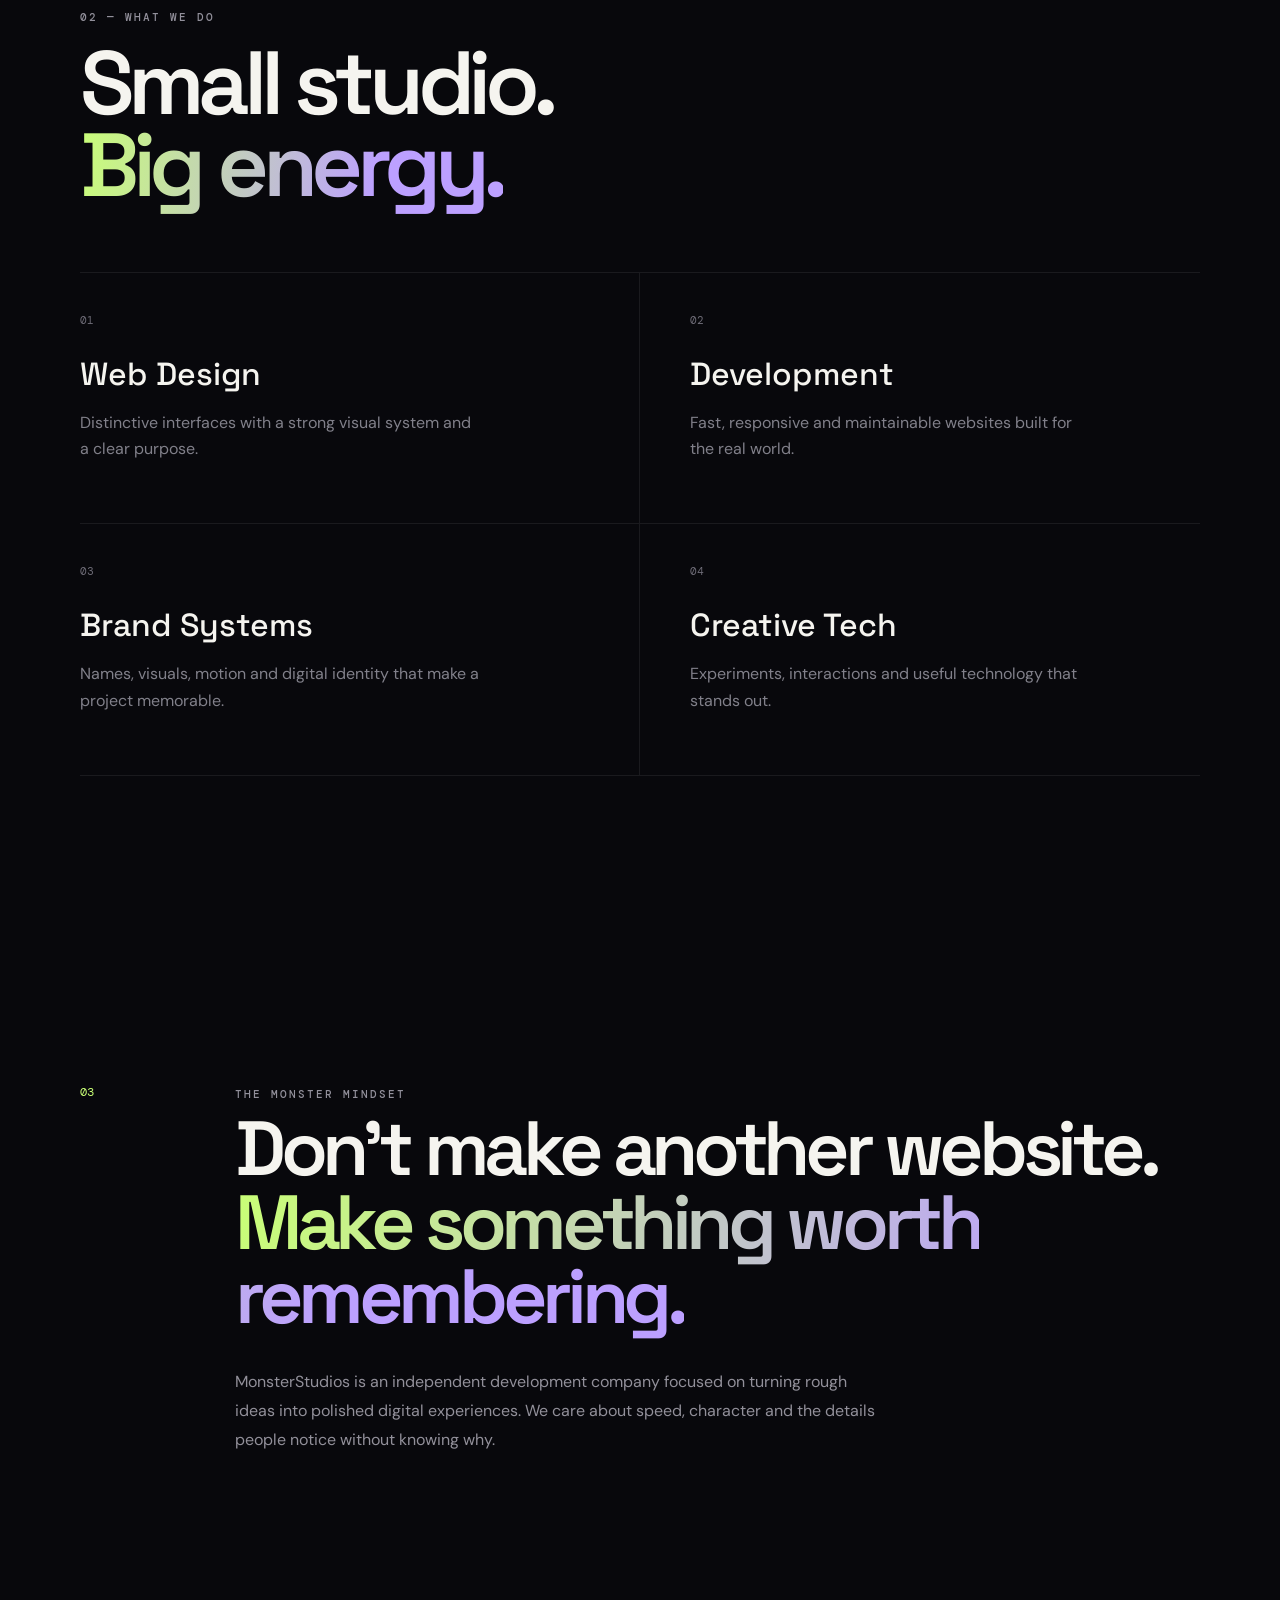
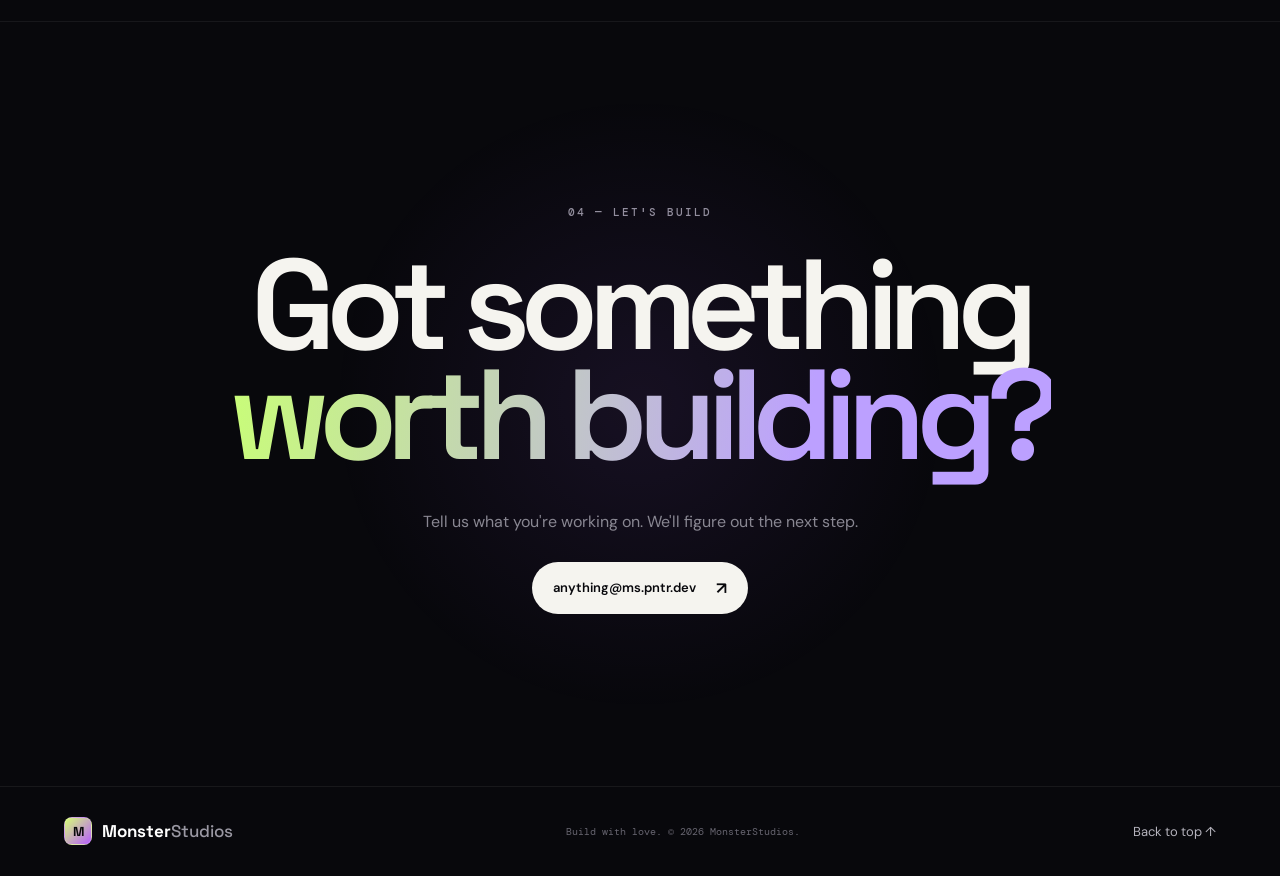
==== commit f1eede2a: "Update index.html" ====
--- a/index.html
+++ b/index.html
@@ -373,10 +373,10 @@
     <!-- CHANGE THIS EMAIL -->
     <a
       class="button button-primary large"
-      href="mailto:contact@ms.pntr.dev"
+      href="mailto:anything@ms.pntr.dev"
     >
 
-      contact@ms.pntr.dev
+      anything@ms.pntr.dev
        
 
       <span>↗</span>
